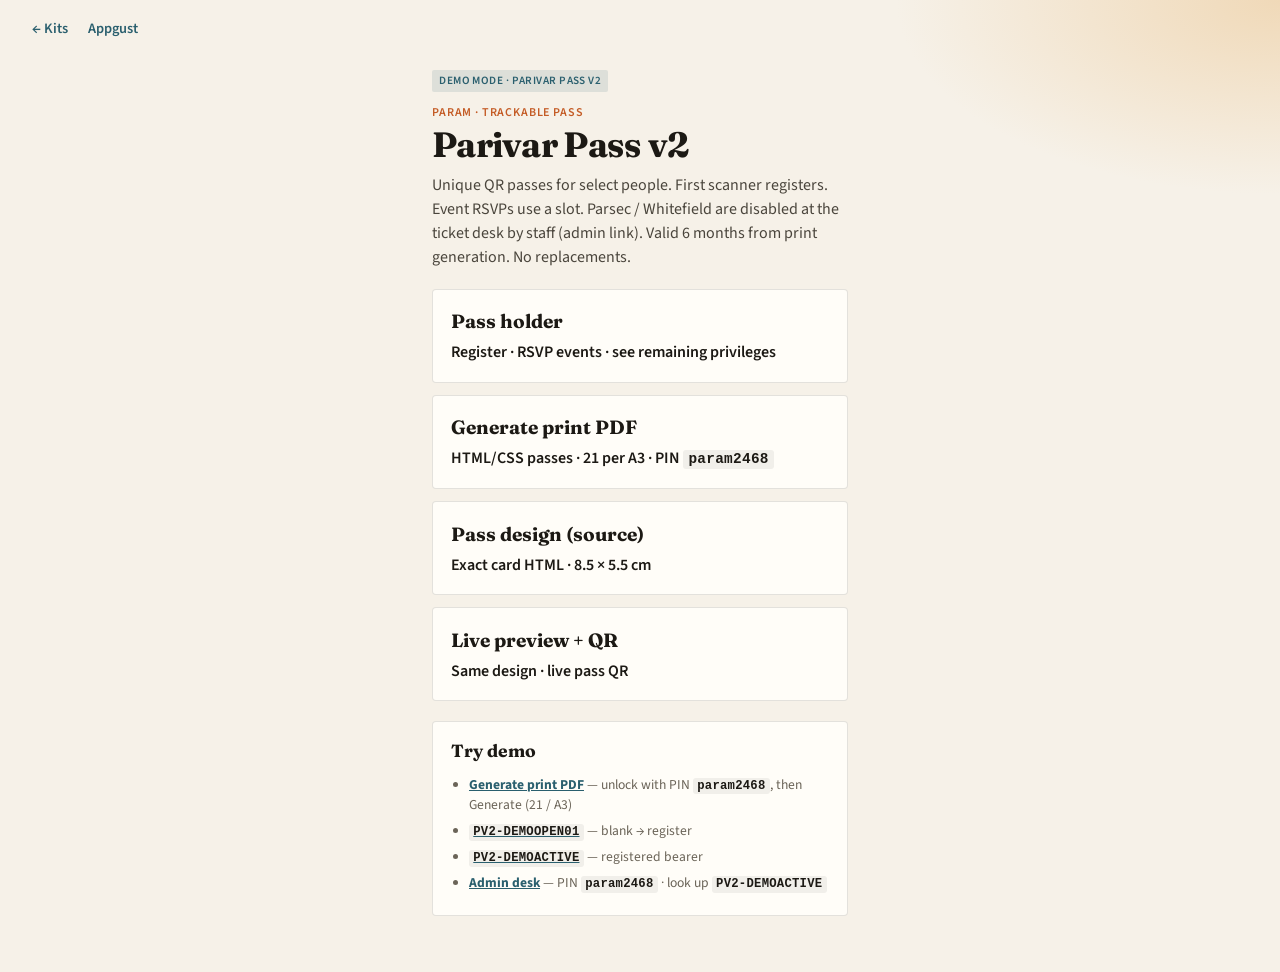
==== index.html @ da54b195 "Publish season-pass from 243c1cc" ====
<!DOCTYPE html>
<html lang="en">
  <head>
    <meta charset="UTF-8" />
    <meta name="viewport" content="width=device-width, initial-scale=1" />
    <title>Parivar Pass v2</title>
    <link rel="preconnect" href="https://fonts.googleapis.com" />
    <link rel="preconnect" href="https://fonts.gstatic.com" crossorigin />
    <link
      href="https://fonts.googleapis.com/css2?family=Fraunces:opsz,wght@9..144,600;9..144,700&family=Source+Sans+3:wght@400;600&display=swap"
      rel="stylesheet"
    />
    <link rel="stylesheet" href="../../core/tokens.css" />
    <link rel="stylesheet" href="styles.css" />
  </head>
  <body>
    <nav class="topnav no-print">
      <a href="../index.html">← Kits</a>
      <a href="../../index.html">Appgust</a>
    </nav>
    <main class="no-print">
      <p class="mode-pill" id="mode-pill"></p>
      <p class="eyebrow">Param · trackable pass</p>
      <h1>Parivar Pass v2</h1>
      <p class="lede">
        Unique QR passes for select people. First scanner registers. Event RSVPs
        use a slot. Parsec / Whitefield are disabled at the ticket desk by staff
        (admin link). Valid 6 months from print generation. No replacements.
      </p>
      <div class="role-grid">
        <a class="role-card" href="audience.html">
          <strong>Pass holder</strong>
          <span>Register · RSVP events · see remaining privileges</span>
        </a>
        <a class="role-card" href="print.html">
          <strong>Generate print PDF</strong>
          <span>HTML/CSS passes · 21 per A3 · PIN <code>param2468</code></span>
        </a>
        <a class="role-card" href="param-parivar-pass.html">
          <strong>Pass design (source)</strong>
          <span>Exact card HTML · 8.5 × 5.5 cm</span>
        </a>
        <a class="role-card" href="design.html">
          <strong>Live preview + QR</strong>
          <span>Same design · live pass QR</span>
        </a>
      </div>
      <section class="panel" style="margin-top: 1.25rem">
        <h2>Try demo</h2>
        <ul class="hint">
          <li>
            <a href="print.html"><strong>Generate print PDF</strong></a>
            — unlock with PIN <code>param2468</code>, then Generate (21 / A3)
          </li>
          <li>
            <a href="audience.html?pass=PV2-DEMOOPEN01"><code>PV2-DEMOOPEN01</code></a>
            — blank → register
          </li>
          <li>
            <a href="audience.html?pass=PV2-DEMOACTIVE"><code>PV2-DEMOACTIVE</code></a>
            — registered bearer
          </li>
          <li>
            <a href="admin.html"><strong>Admin desk</strong></a>
            — PIN <code>param2468</code> · look up <code>PV2-DEMOACTIVE</code>
          </li>
        </ul>
      </section>
    </main>
    <script src="config.js"></script>
    <script src="ui.js"></script>
    <script>
      document.getElementById("mode-pill").textContent = ParivarUI.modeLabel();
    </script>
  </body>
</html>
---- styles.css ----
*,
*::before,
*::after {
  box-sizing: border-box;
}

body {
  margin: 0;
  min-height: 100vh;
  font-family: var(--font-body, "Source Sans 3", system-ui, sans-serif);
  color: var(--ink, #1c1914);
  background:
    radial-gradient(ellipse 60% 40% at 100% 0%, #f0d9b8 0%, transparent 50%),
    var(--paper, #f6f1e8);
  padding: 1.1rem clamp(1rem, 4vw, 2rem) 2.5rem;
  line-height: 1.5;
}

a {
  color: var(--sea, #2a5f6e);
  font-weight: 600;
}

.topnav {
  display: flex;
  flex-wrap: wrap;
  gap: 0.85rem 1.25rem;
  margin-bottom: 1.25rem;
  font-size: 0.9rem;
}

.topnav a {
  text-decoration: none;
}

main {
  max-width: 26rem;
  margin: 0 auto;
}

main.wide {
  max-width: 52rem;
}

.eyebrow {
  margin: 0;
  font-size: 0.75rem;
  font-weight: 600;
  letter-spacing: 0.07em;
  text-transform: uppercase;
  color: var(--clay, #c45c26);
}

h1 {
  margin: 0.25rem 0 0.5rem;
  font-family: var(--font-display, Fraunces, Georgia, serif);
  font-size: clamp(1.75rem, 6vw, 2.2rem);
  letter-spacing: -0.02em;
  line-height: 1.1;
}

.lede {
  margin: 0 0 1.25rem;
  color: var(--ink-soft, #4a453c);
}

.panel {
  background: var(--surface, #fffdf8);
  border: 1px solid var(--line, rgba(28, 25, 20, 0.12));
  border-radius: 4px;
  padding: 1rem 1.1rem;
  margin-bottom: 1rem;
}

.panel h2 {
  margin: 0 0 0.65rem;
  font-family: var(--font-display, Fraunces, Georgia, serif);
  font-size: 1.1rem;
}

label {
  display: flex;
  flex-direction: column;
  gap: 0.3rem;
  font-weight: 600;
  font-size: 0.9rem;
  color: var(--ink-soft, #4a453c);
  margin-bottom: 0.75rem;
}

input,
select,
textarea {
  font: inherit;
  font-weight: 600;
  color: inherit;
  padding: 0.7rem 0.75rem;
  border: 1px solid var(--line, rgba(28, 25, 20, 0.12));
  border-radius: 4px;
  background: #fff;
}

.btn-row {
  display: flex;
  flex-wrap: wrap;
  gap: 0.5rem;
  margin-top: 0.5rem;
}

button,
.button {
  font: inherit;
  font-weight: 600;
  cursor: pointer;
  border: none;
  border-radius: 3px;
  padding: 0.7rem 1.1rem;
  background: var(--clay, #c45c26);
  color: #fff;
  text-decoration: none;
  display: inline-block;
}

button.secondary,
.button.secondary {
  background: transparent;
  color: var(--sea, #2a5f6e);
  box-shadow: inset 0 0 0 2px var(--sea, #2a5f6e);
}

button:disabled {
  opacity: 0.45;
  cursor: not-allowed;
}

.status {
  margin: 0 0 1rem;
  padding: 0.75rem 0.9rem;
  border-radius: 4px;
  font-size: 0.95rem;
}

.status-info {
  background: rgba(42, 95, 110, 0.1);
  color: var(--sea, #2a5f6e);
}

.status-ok {
  background: rgba(47, 107, 79, 0.12);
  color: #1e4a36;
}

.status-bad {
  background: rgba(154, 64, 24, 0.12);
  color: #9a4018;
}

.pass-id {
  font-family: ui-monospace, monospace;
  letter-spacing: 0.04em;
}

.hidden {
  display: none !important;
}

.mode-pill {
  display: inline-block;
  font-size: 0.7rem;
  font-weight: 600;
  letter-spacing: 0.04em;
  text-transform: uppercase;
  padding: 0.15rem 0.45rem;
  border-radius: 2px;
  background: rgba(42, 95, 110, 0.12);
  color: var(--sea, #2a5f6e);
  margin-bottom: 0.75rem;
}

.hint {
  font-size: 0.85rem;
  color: var(--muted, #6b6458);
}

.hint code,
.role-card code {
  font-family: ui-monospace, monospace;
  font-size: 0.9em;
  font-weight: 700;
  letter-spacing: 0.02em;
  color: var(--ink, #1c1914);
  background: rgba(28, 25, 20, 0.06);
  padding: 0.1em 0.35em;
  border-radius: 3px;
}

.hint ul,
ul.hint {
  margin: 0.35rem 0 0;
  padding-left: 1.15rem;
}

.hint li {
  margin: 0.35rem 0;
}

.role-grid {
  display: grid;
  gap: 0.75rem;
}

.role-card {
  display: block;
  padding: 1.1rem 1.15rem;
  border: 1px solid var(--line, rgba(28, 25, 20, 0.12));
  border-radius: 4px;
  background: var(--surface, #fffdf8);
  text-decoration: none;
  color: inherit;
}

.role-card strong {
  display: block;
  font-family: var(--font-display, Fraunces, Georgia, serif);
  font-size: 1.2rem;
  margin-bottom: 0.25rem;
}

.benefit {
  border-top: 1px solid var(--line, rgba(28, 25, 20, 0.12));
  padding: 0.85rem 0;
}

.benefit:first-child {
  border-top: none;
  padding-top: 0;
}

.benefit h3 {
  margin: 0 0 0.2rem;
  font-family: var(--font-display, Fraunces, Georgia, serif);
  font-size: 1.05rem;
}

.benefit .tag {
  font-size: 0.72rem;
  font-weight: 700;
  letter-spacing: 0.05em;
  text-transform: uppercase;
  color: var(--clay, #c45c26);
}

.proof {
  text-align: center;
  padding: 1.5rem 1rem;
  background: #1e4a36;
  color: #fff;
  border-radius: 4px;
  margin-bottom: 1rem;
}

.proof .big {
  font-family: var(--font-display, Fraunces, Georgia, serif);
  font-size: 1.75rem;
  margin: 0.35rem 0;
}

/* A3 print sheet */
.print-sheet {
  display: none;
}

@media print {
  body * {
    visibility: hidden;
  }
  .print-sheet,
  .print-sheet * {
    visibility: visible;
  }
  .print-sheet {
    display: block;
    position: absolute;
    left: 0;
    top: 0;
    width: 100%;
  }
  .no-print {
    display: none !important;
  }
  @page {
    size: A3 portrait;
    margin: 8mm;
  }
  .a3-page {
    page-break-after: always;
    width: 281mm;
    height: 404mm;
    display: grid;
    grid-template-columns: repeat(3, 85mm);
    grid-template-rows: repeat(7, 55mm);
    gap: 3mm;
    justify-content: start;
    align-content: start;
  }
  .a3-page:last-child {
    page-break-after: auto;
  }
  .a3-page .pass-cell {
    width: 85mm;
    height: 55mm;
    overflow: hidden;
    border: none;
    outline: none;
    box-shadow: none;
  }
  .a3-page .card {
    width: 85mm;
    height: 55mm;
    box-shadow: none;
  }
}

.a3-preview {
  overflow: auto;
  max-height: 70vh;
  border: 1px solid var(--line, rgba(28, 25, 20, 0.12));
  padding: 0.5rem;
  background: #ddd;
}

.a3-page-preview {
  background: #fff;
  margin: 0 auto 1rem;
  padding: 8mm;
  width: 297mm;
  min-height: 420mm;
  transform-origin: top left;
  display: grid;
  grid-template-columns: repeat(3, 85mm);
  grid-template-rows: repeat(7, 55mm);
  gap: 3mm;
  box-sizing: border-box;
  box-shadow: 0 1px 4px rgba(0, 0, 0, 0.12);
}

.a3-page-preview .pass-cell {
  width: 85mm;
  height: 55mm;
  overflow: hidden;
  border: none;
  outline: none;
  box-shadow: none;
}

.a3-page-preview .card {
  width: 85mm;
  height: 55mm;
  box-shadow: none;
}

@media (max-width: 720px) {
  main.wide {
    max-width: 100%;
  }
}
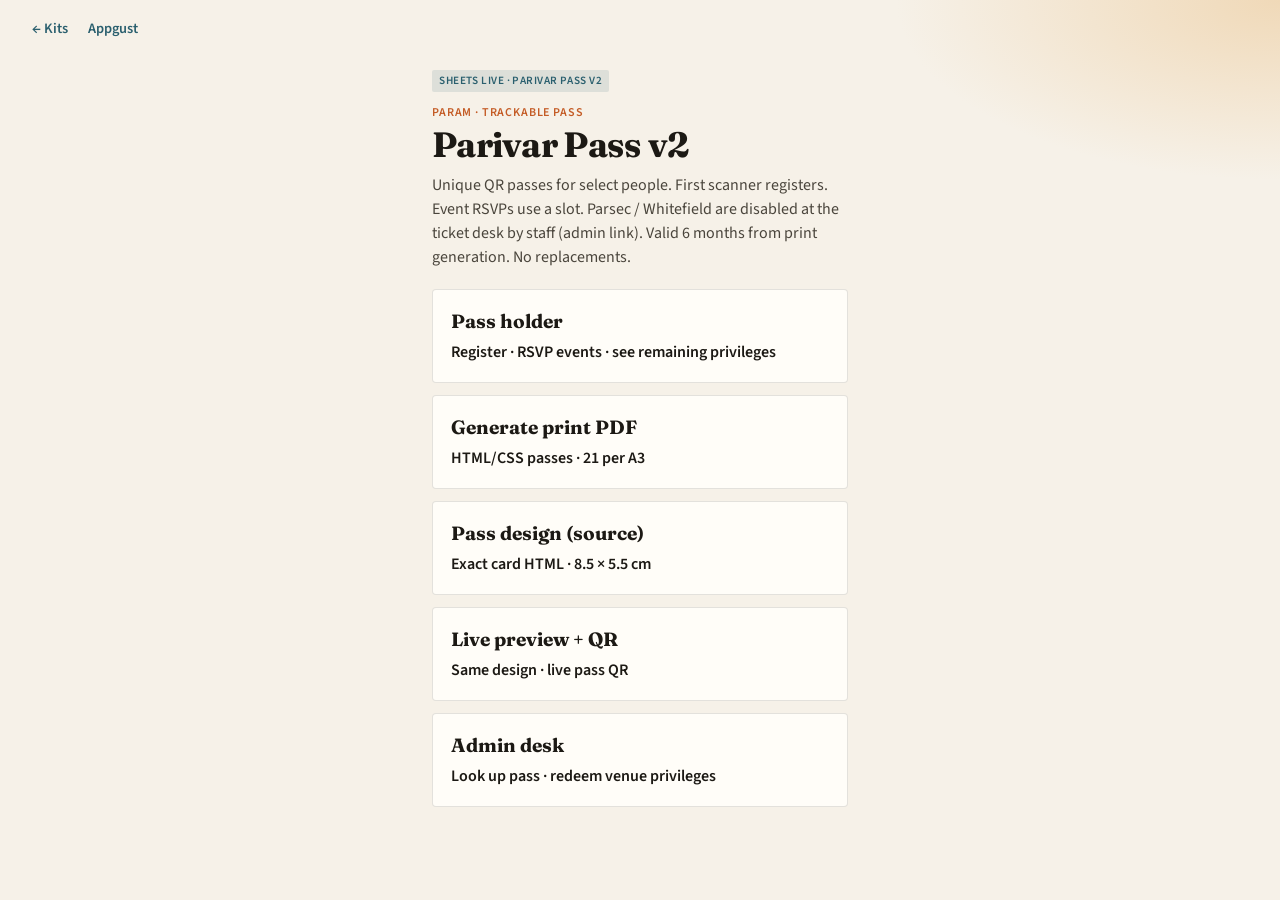
==== commit 1ce1ca8f: "Strip demo UI for live sheets site" ====
--- a/index.html
+++ b/index.html
@@ -34,7 +34,7 @@
         </a>
         <a class="role-card" href="print.html">
           <strong>Generate print PDF</strong>
-          <span>HTML/CSS passes · 21 per A3 · PIN <code>param2468</code></span>
+          <span>HTML/CSS passes · 21 per A3</span>
         </a>
         <a class="role-card" href="param-parivar-pass.html">
           <strong>Pass design (source)</strong>
@@ -44,13 +44,17 @@
           <strong>Live preview + QR</strong>
           <span>Same design · live pass QR</span>
         </a>
+        <a class="role-card" href="admin.html">
+          <strong>Admin desk</strong>
+          <span>Look up pass · redeem venue privileges</span>
+        </a>
       </div>
-      <section class="panel" style="margin-top: 1.25rem">
+      <section class="panel hidden" id="demo-panel" style="margin-top: 1.25rem">
         <h2>Try demo</h2>
         <ul class="hint">
           <li>
             <a href="print.html"><strong>Generate print PDF</strong></a>
-            — unlock with PIN <code>param2468</code>, then Generate (21 / A3)
+            — unlock with PIN, then Generate (21 / A3)
           </li>
           <li>
             <a href="audience.html?pass=PV2-DEMOOPEN01"><code>PV2-DEMOOPEN01</code></a>
@@ -62,7 +66,7 @@
           </li>
           <li>
             <a href="admin.html"><strong>Admin desk</strong></a>
-            — PIN <code>param2468</code> · look up <code>PV2-DEMOACTIVE</code>
+            — look up <code>PV2-DEMOACTIVE</code>
           </li>
         </ul>
       </section>
@@ -71,6 +75,10 @@
     <script src="ui.js"></script>
     <script>
       document.getElementById("mode-pill").textContent = ParivarUI.modeLabel();
+      var c = window.PARIVAR_CONFIG || {};
+      if (c.mode !== "sheets") {
+        document.getElementById("demo-panel").classList.remove("hidden");
+      }
     </script>
   </body>
 </html>
--- a/styles.css
+++ b/styles.css
@@ -248,6 +248,21 @@
   letter-spacing: 0.05em;
   text-transform: uppercase;
   color: var(--clay, #c45c26);
+}
+
+#rsvp-block select {
+  width: 100%;
+  max-width: 28rem;
+  margin-top: 0.35rem;
+}
+
+#used-events {
+  margin-top: 1.25rem;
+}
+
+#used-events > h3 {
+  font-size: 1rem;
+  margin: 0 0 0.5rem;
 }
 
 .proof {
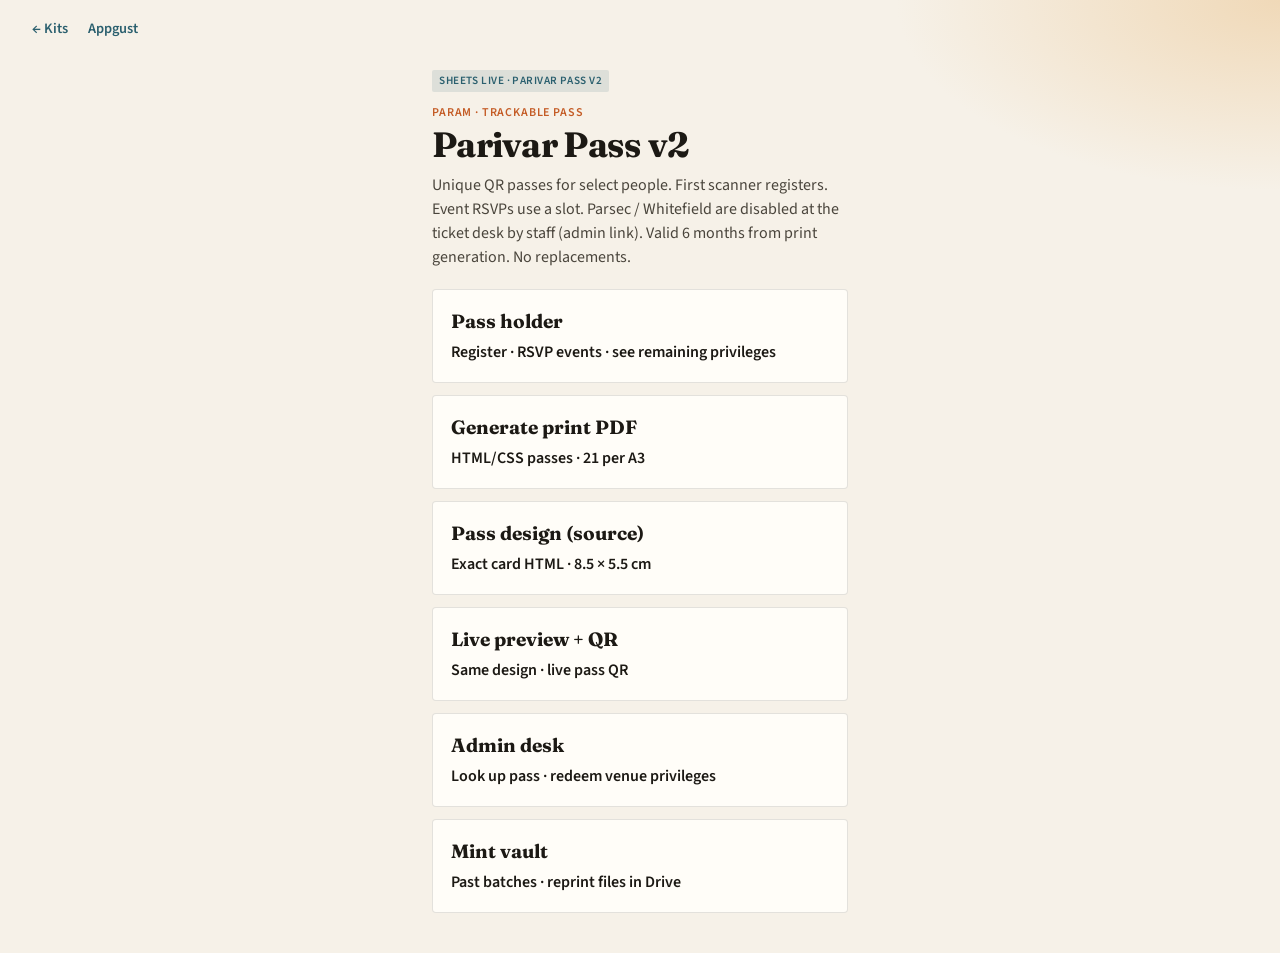
==== commit 7e448fee: "Add mint vault UI and batch Drive storage hooks" ====
--- a/index.html
+++ b/index.html
@@ -48,6 +48,10 @@
           <strong>Admin desk</strong>
           <span>Look up pass · redeem venue privileges</span>
         </a>
+        <a class="role-card" href="vault.html">
+          <strong>Mint vault</strong>
+          <span>Past batches · reprint files in Drive</span>
+        </a>
       </div>
       <section class="panel hidden" id="demo-panel" style="margin-top: 1.25rem">
         <h2>Try demo</h2>
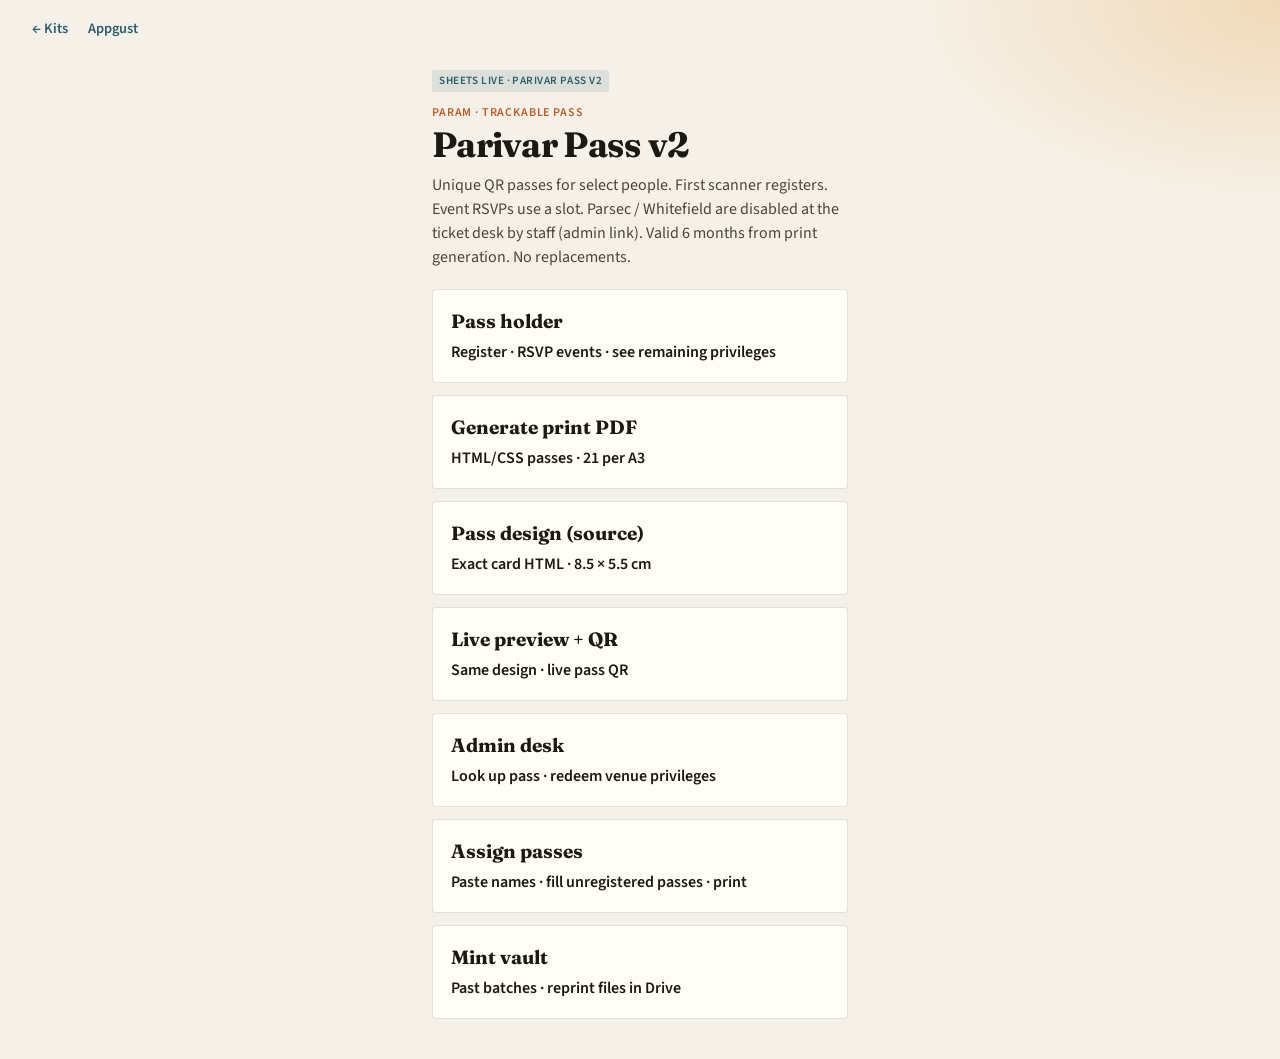
==== commit 42c91f12: "Add assign.html: bulk-assign named people to unregistered passes, print with names on card" ====
--- a/index.html
+++ b/index.html
@@ -48,6 +48,10 @@
           <strong>Admin desk</strong>
           <span>Look up pass · redeem venue privileges</span>
         </a>
+        <a class="role-card" href="assign.html">
+          <strong>Assign passes</strong>
+          <span>Paste names · fill unregistered passes · print</span>
+        </a>
         <a class="role-card" href="vault.html">
           <strong>Mint vault</strong>
           <span>Past batches · reprint files in Drive</span>
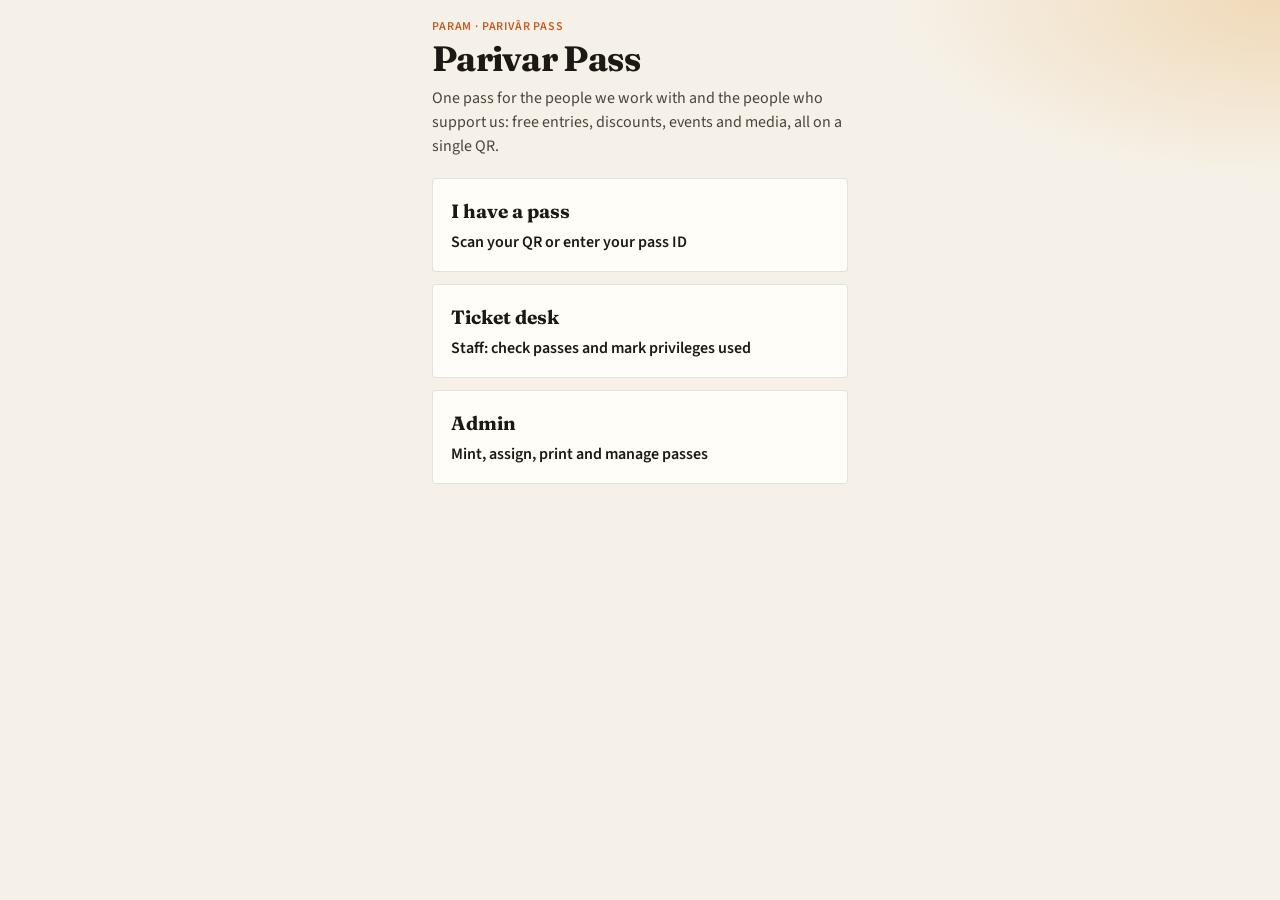
==== commit 7e3563de: "Reorganise Parivar Pass around the Sheet: holder dashboard, ticket desk, admin The Google Sheet is n" ====
--- a/index.html
+++ b/index.html
@@ -3,90 +3,37 @@
   <head>
     <meta charset="UTF-8" />
     <meta name="viewport" content="width=device-width, initial-scale=1" />
-    <title>Parivar Pass v2</title>
+    <title>Parivar Pass</title>
     <link rel="preconnect" href="https://fonts.googleapis.com" />
     <link rel="preconnect" href="https://fonts.gstatic.com" crossorigin />
     <link
       href="https://fonts.googleapis.com/css2?family=Fraunces:opsz,wght@9..144,600;9..144,700&family=Source+Sans+3:wght@400;600&display=swap"
       rel="stylesheet"
     />
-    <link rel="stylesheet" href="../../core/tokens.css" />
     <link rel="stylesheet" href="styles.css" />
   </head>
   <body>
-    <nav class="topnav no-print">
-      <a href="../index.html">← Kits</a>
-      <a href="../../index.html">Appgust</a>
-    </nav>
-    <main class="no-print">
-      <p class="mode-pill" id="mode-pill"></p>
-      <p class="eyebrow">Param · trackable pass</p>
-      <h1>Parivar Pass v2</h1>
+    <main>
+      <p class="eyebrow">Param · Parivār Pass</p>
+      <h1>Parivar Pass</h1>
       <p class="lede">
-        Unique QR passes for select people. First scanner registers. Event RSVPs
-        use a slot. Parsec / Whitefield are disabled at the ticket desk by staff
-        (admin link). Valid 6 months from print generation. No replacements.
+        One pass for the people we work with and the people who support us:
+        free entries, discounts, events and media, all on a single QR.
       </p>
       <div class="role-grid">
         <a class="role-card" href="audience.html">
-          <strong>Pass holder</strong>
-          <span>Register · RSVP events · see remaining privileges</span>
+          <strong>I have a pass</strong>
+          <span>Scan your QR or enter your pass ID</span>
         </a>
-        <a class="role-card" href="print.html">
-          <strong>Generate print PDF</strong>
-          <span>HTML/CSS passes · 21 per A3</span>
-        </a>
-        <a class="role-card" href="param-parivar-pass.html">
-          <strong>Pass design (source)</strong>
-          <span>Exact card HTML · 8.5 × 5.5 cm</span>
-        </a>
-        <a class="role-card" href="design.html">
-          <strong>Live preview + QR</strong>
-          <span>Same design · live pass QR</span>
+        <a class="role-card" href="desk.html">
+          <strong>Ticket desk</strong>
+          <span>Staff: check passes and mark privileges used</span>
         </a>
         <a class="role-card" href="admin.html">
-          <strong>Admin desk</strong>
-          <span>Look up pass · redeem venue privileges</span>
-        </a>
-        <a class="role-card" href="assign.html">
-          <strong>Assign passes</strong>
-          <span>Paste names · fill unregistered passes · print</span>
-        </a>
-        <a class="role-card" href="vault.html">
-          <strong>Mint vault</strong>
-          <span>Past batches · reprint files in Drive</span>
+          <strong>Admin</strong>
+          <span>Mint, assign, print and manage passes</span>
         </a>
       </div>
-      <section class="panel hidden" id="demo-panel" style="margin-top: 1.25rem">
-        <h2>Try demo</h2>
-        <ul class="hint">
-          <li>
-            <a href="print.html"><strong>Generate print PDF</strong></a>
-            — unlock with PIN, then Generate (21 / A3)
-          </li>
-          <li>
-            <a href="audience.html?pass=PV2-DEMOOPEN01"><code>PV2-DEMOOPEN01</code></a>
-            — blank → register
-          </li>
-          <li>
-            <a href="audience.html?pass=PV2-DEMOACTIVE"><code>PV2-DEMOACTIVE</code></a>
-            — registered bearer
-          </li>
-          <li>
-            <a href="admin.html"><strong>Admin desk</strong></a>
-            — look up <code>PV2-DEMOACTIVE</code>
-          </li>
-        </ul>
-      </section>
     </main>
-    <script src="config.js"></script>
-    <script src="ui.js"></script>
-    <script>
-      document.getElementById("mode-pill").textContent = ParivarUI.modeLabel();
-      var c = window.PARIVAR_CONFIG || {};
-      if (c.mode !== "sheets") {
-        document.getElementById("demo-panel").classList.remove("hidden");
-      }
-    </script>
   </body>
 </html>
--- a/styles.css
+++ b/styles.css
@@ -379,3 +379,177 @@
     max-width: 100%;
   }
 }
+
+/* ---------- Parivar Pass v3: dashboards, desk, admin ---------- */
+
+button.link {
+  background: none;
+  padding: 0;
+  color: var(--sea, #2a5f6e);
+  text-decoration: underline;
+  font-size: inherit;
+}
+
+.staff-bar {
+  display: flex;
+  justify-content: space-between;
+  gap: 0.5rem;
+  flex-wrap: wrap;
+  font-size: 0.85rem;
+  padding: 0.5rem 0.75rem;
+  margin-bottom: 1rem;
+  border-radius: 4px;
+  background: #1c1914;
+  color: #f6f1e8;
+}
+
+.staff-bar a,
+.staff-bar button.link {
+  color: #fec20e;
+}
+
+.pass-head {
+  margin-bottom: 0.75rem;
+}
+
+.hello {
+  margin: 0;
+  font-family: var(--font-display, Fraunces, Georgia, serif);
+  font-size: 1.35rem;
+}
+
+.group-title {
+  margin: 1.1rem 0 0.5rem;
+  font-size: 0.75rem;
+  font-weight: 700;
+  letter-spacing: 0.07em;
+  text-transform: uppercase;
+  color: var(--clay, #c45c26);
+}
+
+.priv {
+  background: var(--surface, #fffdf8);
+  border: 1px solid var(--line, rgba(28, 25, 20, 0.12));
+  border-left: 4px solid #fec20e;
+  border-radius: 4px;
+  padding: 0.8rem 0.9rem;
+  margin-bottom: 0.6rem;
+}
+
+.priv-used,
+.priv-disabled {
+  border-left-color: rgba(28, 25, 20, 0.2);
+}
+
+.priv-used .priv-head strong,
+.priv-disabled .priv-head strong {
+  color: var(--muted, #6b6458);
+}
+
+.priv-head {
+  display: flex;
+  justify-content: space-between;
+  align-items: center;
+  gap: 0.5rem;
+}
+
+.priv-head strong {
+  font-size: 1.02rem;
+}
+
+.priv-detail {
+  margin: 0.2rem 0 0.4rem;
+  color: var(--ink-soft, #4a453c);
+}
+
+.priv .hint {
+  margin: 0.35rem 0 0;
+}
+
+.priv .button,
+.priv button {
+  margin-top: 0.35rem;
+}
+
+.badge {
+  flex: none;
+  font-size: 0.7rem;
+  font-weight: 700;
+  letter-spacing: 0.04em;
+  text-transform: uppercase;
+  padding: 0.15rem 0.5rem;
+  border-radius: 999px;
+}
+
+.badge-enabled {
+  background: rgba(47, 107, 79, 0.14);
+  color: #1e4a36;
+}
+
+.badge-used {
+  background: rgba(28, 25, 20, 0.08);
+  color: #4a453c;
+}
+
+.badge-disabled {
+  background: rgba(154, 64, 24, 0.12);
+  color: #9a4018;
+}
+
+button.seg {
+  background: transparent;
+  color: var(--ink-soft, #4a453c);
+  box-shadow: inset 0 0 0 1px var(--line, rgba(28, 25, 20, 0.25));
+  padding: 0.45rem 0.8rem;
+  font-size: 0.85rem;
+}
+
+button.seg.on {
+  background: #1c1914;
+  color: #fff;
+  box-shadow: none;
+  opacity: 1;
+}
+
+.stats {
+  display: grid;
+  grid-template-columns: repeat(2, 1fr);
+  gap: 0.5rem;
+  margin-bottom: 1rem;
+}
+
+.stats > div {
+  background: var(--surface, #fffdf8);
+  border: 1px solid var(--line, rgba(28, 25, 20, 0.12));
+  border-radius: 4px;
+  padding: 0.6rem 0.75rem;
+}
+
+.stats b {
+  display: block;
+  font-family: var(--font-display, Fraunces, Georgia, serif);
+  font-size: 1.5rem;
+}
+
+.stats span {
+  font-size: 0.8rem;
+  color: var(--muted, #6b6458);
+}
+
+.guide {
+  margin-top: 1rem;
+}
+
+.batch-row {
+  display: flex;
+  justify-content: space-between;
+  align-items: center;
+  gap: 0.75rem;
+  padding: 0.5rem 0;
+  border-top: 1px solid var(--line, rgba(28, 25, 20, 0.12));
+  font-size: 0.9rem;
+}
+
+.batch-row:first-child {
+  border-top: none;
+}
